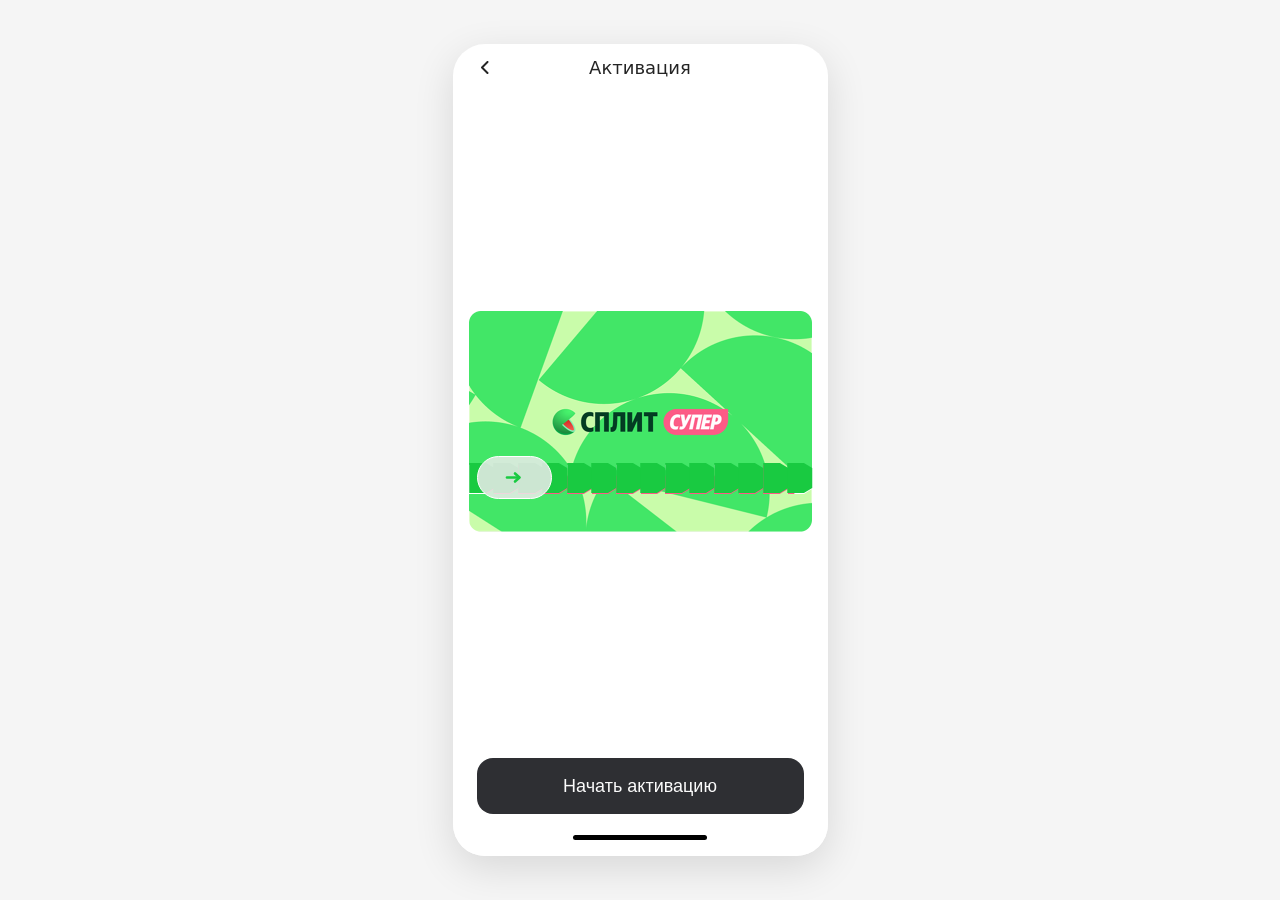
==== index.html @ 478c0e98 "Lower tear strip by 0.2px to align with envelope perforation line. Co-authored-by: Cursor <cursorage" ====
<!DOCTYPE html>
<html lang="ru">
  <head>
    <meta charset="UTF-8" />
    <meta name="viewport" content="width=device-width, initial-scale=1.0, viewport-fit=cover" />
    <title>Активация — Split</title>
    <link rel="stylesheet" href="tear-strip/tear-strip.css?v=4" />
    <link rel="stylesheet" href="split-envelope/split-envelope.css?v=4" />
    <link rel="stylesheet" href="activation/activation.css?v=4" />
    <style>
      * {
        box-sizing: border-box;
      }

      html,
      body {
        width: 100%;
        height: 100%;
        margin: 0;
        overflow: hidden;
        overflow-x: clip;
        background: #fff;
        font-family: system-ui, -apple-system, sans-serif;
      }

      #app {
        width: 100%;
        height: 100%;
        height: 100svh;
      }

      /* Desktop demo frame */
      @media (min-width: 768px) {
        body {
          display: grid;
          place-items: center;
          overflow: auto;
          background: #f5f5f5;
        }

        #app {
          width: auto;
          height: auto;
        }
      }
    </style>
  </head>
  <body>
    <div id="app"></div>

    <script src="tear-strip/tear-strip.js?v=4"></script>
    <script src="split-envelope/split-envelope.js?v=4"></script>
    <script src="activation/activation.js?v=4"></script>
    <script>
      ActivationScreen.create(document.getElementById('app'), {
        envelope: {
          width: 343,
          height: 221,
          tearBottom: 38.8,
          stripOptions: {
            animationMode: 'scatter',
            color: '#19CA41',
          },
        },
      });
    </script>
  </body>
</html>
---- tear-strip/tear-strip.css ----
.tear-strip {
  --ts-green: #19ca41;
  --ts-green-dark: #0d8a32;
  --ts-green-darker: #0a6b28;
  --ts-seg-w: 24.6px;
  --ts-seg-h: 30px;
  --ts-strip-w: 510px;
  --ts-handle-w: 75px;
  --ts-handle-h: 43px;
  --ts-gap: 8px;
  --ts-tear: 0px;
  --ts-shadow-left: 0px;
  --ts-shadow-width: 0px;
  --ts-track-x: 0px;
  --ts-trail-w: 0px;
  --ts-seg-mask: url("data:image/svg+xml,%3Csvg xmlns='http://www.w3.org/2000/svg' viewBox='0 0 30 36'%3E%3Cpath fill='%23000' d='M0 0H20L30 6V30L20 36H0V0Z'/%3E%3C/svg%3E");

  position: relative;
  width: var(--ts-strip-w);
  overflow: visible;
  user-select: none;
  touch-action: none;
}

.tear-strip.is-complete {
  pointer-events: none;
}

.tear-strip__stage {
  position: relative;
  width: var(--ts-strip-w);
  height: var(--ts-seg-h);
  overflow: visible;
}

.tear-strip__shadow {
  position: absolute;
  left: var(--ts-shadow-left);
  bottom: -7px;
  height: 14px;
  width: var(--ts-shadow-width);
  border-radius: 50%;
  background: radial-gradient(
    ellipse at center,
    rgba(0, 0, 0, 0.26) 0%,
    rgba(0, 0, 0, 0.1) 45%,
    transparent 72%
  );
  filter: blur(2px);
  transform: translateY(2px) scaleY(0.65);
  pointer-events: none;
  z-index: 2;
}

.tear-strip__bottom {
  position: absolute;
  inset: 0;
  width: var(--ts-strip-w);
  height: var(--ts-seg-h);
  z-index: 1;
}

.tear-strip__torn-track {
  position: absolute;
  top: 0;
  left: 0;
  height: var(--ts-seg-h);
  z-index: 3;
  pointer-events: none;
  overflow: visible;
  will-change: transform, width;
  filter: drop-shadow(0 3px 5px rgba(0, 0, 0, 0.18));
}

.tear-strip__scatter {
  position: absolute;
  inset: 0;
  z-index: 4;
  pointer-events: none;
  overflow: visible;
}

.tear-strip--scatter .tear-strip__torn-track {
  display: none;
}

.ts-seg--scatter {
  animation: ts-seg-scatter 0.75s cubic-bezier(0.22, 0.61, 0.36, 1) forwards;
  filter: drop-shadow(0 2px 4px rgba(0, 0, 0, 0.14));
}

@keyframes ts-seg-scatter {
  0% {
    transform: translate(0, 0) rotate(0deg);
    opacity: 1;
  }
  62% {
    transform: translate(var(--ts-fly-x, -30px), var(--ts-fly-y, -18px))
      rotate(var(--ts-fly-rot, -15deg));
    opacity: 1;
  }
  100% {
    transform: translate(var(--ts-fly-x, -30px), var(--ts-fly-y, -18px))
      rotate(var(--ts-fly-rot, -15deg));
    opacity: 0;
  }
}

.ts-seg--torn {
  background-size: var(--ts-trail-w) 100%;
  background-repeat: no-repeat;
  background-position: var(--ts-seg-bg-x, 0) 0;
  transform: scaleX(-1) scaleY(var(--ts-seg-scale-y, 1));
  transform-origin: center center;
  -webkit-mask-image: var(--ts-seg-mask);
  mask-image: var(--ts-seg-mask);
  -webkit-mask-size: 100% 100%;
  mask-size: 100% 100%;
  -webkit-mask-repeat: no-repeat;
  mask-repeat: no-repeat;
}

.tear-strip__torn-track.is-falling {
  animation: ts-top-fall 0.85s cubic-bezier(0.33, 1, 0.68, 1) forwards;
}

.ts-seg {
  position: absolute;
  top: 0;
  width: calc(var(--ts-seg-w) + var(--ts-seg-overlap, 1px));
  height: var(--ts-seg-h);
}

.ts-seg.is-hidden {
  opacity: 0;
  visibility: hidden;
}

.ts-seg svg,
.ts-seg-img {
  display: block;
  width: 100%;
  height: 100%;
  overflow: visible;
  pointer-events: none;
}

.tear-strip__handle {
  position: absolute;
  top: calc((var(--ts-seg-h) - var(--ts-handle-h)) / 2);
  left: calc(var(--ts-tear) - var(--ts-handle-w) / 2 + var(--ts-handle-rest-offset, 0px));
  width: var(--ts-handle-w);
  height: var(--ts-handle-h);
  padding: 0;
  border: none;
  background: transparent;
  cursor: grab;
  z-index: 5;
  transform: translateX(0);
  transition: opacity 0.25s ease;
}

.tear-strip__handle:active {
  cursor: grabbing;
}

.tear-strip__handle svg {
  display: block;
  width: 100%;
  height: 100%;
  pointer-events: none;
}

.tear-strip:not(.is-dragging):not(.is-complete) .tear-strip__handle {
  animation: ts-handle-hint 1.8s ease-in-out infinite;
}

.tear-strip.is-dragging .tear-strip__handle {
  animation: none;
}

.tear-strip.is-complete .tear-strip__handle {
  opacity: 0;
  pointer-events: none;
}

@keyframes ts-handle-hint {
  0%,
  100% {
    transform: translateX(0);
  }
  50% {
    transform: translateX(5px);
  }
}

@keyframes ts-top-fall {
  0% {
    transform: translateX(var(--ts-track-x)) translateY(0);
    opacity: 1;
  }
  100% {
    transform: translateX(var(--ts-track-x)) translateY(115px);
    opacity: 0;
  }
}
---- split-envelope/split-envelope.css ----
.split-envelope {
  --env-h: 221px;
  --env-w: 343px;
  --env-scale: 1;
  --env-tear-bottom: 38.8px;
  --env-open-duration: 1.6s;
  --env-top-rotate: 0deg;
  --env-bottom-rotate: 0deg;

  position: relative;
  width: var(--env-w);
  height: var(--env-h);
  transform: scale(var(--env-scale));
  transform-origin: center center;
  overflow: visible;
  border-radius: 12px;
  user-select: none;
  flex-shrink: 0;
}

.split-envelope__inside,
.split-envelope__form,
.split-envelope__top,
.split-envelope__bottom {
  position: absolute;
  pointer-events: none;
  display: block;
}

.split-envelope__inside {
  left: 50%;
  top: 50%;
  transform: translate(-50%, -50%) scale(0.9);
  width: 100%;
  height: auto;
  z-index: 1;
}

.split-envelope__form {
  left: 50%;
  top: 50%;
  transform: translate(-50%, -50%) scale(1);
  width: 190px;
  height: auto;
  z-index: 2;
  opacity: 1;
  will-change: transform, opacity;
}

.split-envelope__top {
  top: 0;
  left: 0;
  width: 100%;
  height: auto;
  z-index: 3;
  will-change: transform, opacity;
  transform-origin: right center;
}

.split-envelope__bottom {
  bottom: 0;
  left: 0;
  width: 100%;
  height: auto;
  z-index: 3;
  will-change: transform, opacity;
  transform-origin: right center;
}

.split-envelope:not(.is-revealed) .split-envelope__top,
.split-envelope:not(.is-revealed) .split-envelope__bottom {
  transform: rotate(var(--env-top-rotate));
  transition: transform 0.18s ease-out;
}

.split-envelope:not(.is-revealed) .split-envelope__bottom {
  transform: rotate(var(--env-bottom-rotate));
}

.split-envelope.is-revealed {
  pointer-events: none;
}

.split-envelope.is-revealed .split-envelope__top {
  animation: env-top-open var(--env-open-duration) linear forwards;
}

.split-envelope.is-revealed .split-envelope__bottom {
  animation: env-bottom-open var(--env-open-duration) linear forwards;
}

.split-envelope.is-revealed .split-envelope__form {
  animation: env-form-open var(--env-open-duration) linear forwards;
}

.split-envelope.is-revealed .split-envelope__inside {
  animation: env-inside-open var(--env-open-duration) linear forwards;
}

.split-envelope.is-revealed .split-envelope__tear {
  visibility: hidden;
  opacity: 0;
  transition: opacity 0.15s ease;
}

/* Figma motion node 13606:61382 — top flap (hold at 19.95% removed — start immediately) */
@keyframes env-top-open {
  0% {
    opacity: 1;
    transform: translateY(0) scale(1) rotate(4deg);
    animation-timing-function: ease-in-out;
  }
  49.95% {
    opacity: 1;
    transform: translateY(-148.5px) scale(1.05) rotate(4deg);
    animation-timing-function: ease-in-out;
  }
  60.76% {
    opacity: 1;
    transform: translateY(-114px) scale(1) rotate(4deg);
    animation-timing-function: cubic-bezier(0.5, 0, 0.5, 1);
  }
  70.022% {
    opacity: 0;
    transform: translateY(-84.5px) scale(0.95) rotate(4deg);
  }
  100% {
    opacity: 0;
    transform: translateY(-84.5px) scale(0.95) rotate(4deg);
  }
}

/* Figma motion node 13606:61378 — bottom flap (hold at 19.95% removed — start immediately) */
@keyframes env-bottom-open {
  0% {
    opacity: 1;
    transform: translateY(0) scale(1) rotate(-4deg);
    animation-timing-function: ease-in-out;
  }
  49.95% {
    opacity: 1;
    transform: translateY(43.2px) scale(1.05) rotate(-4deg);
    animation-timing-function: ease-in-out;
  }
  60.76% {
    opacity: 1;
    transform: translateY(25.9px) scale(1) rotate(-4deg);
    animation-timing-function: cubic-bezier(0.5, 0, 0.5, 1);
  }
  70.022% {
    opacity: 0;
    transform: translateY(11.133px) scale(0.95) rotate(-4deg);
  }
  100% {
    opacity: 0;
    transform: translateY(11.133px) scale(0.95) rotate(-4deg);
  }
}

/* Figma motion node 13606:62663 — Form */
@keyframes env-form-open {
  0% {
    opacity: 1;
    transform: translate(-50%, -50%) scale(1);
  }
  47.05% {
    opacity: 1;
    transform: translate(-50%, -50%) scale(1);
    animation-timing-function: cubic-bezier(0.5, 0, 0.5, 1);
  }
  80.1% {
    opacity: 1;
    transform: translate(-50%, -50%) scale(1.6);
  }
  100% {
    opacity: 1;
    transform: translate(-50%, -50%) scale(1.6);
  }
}

/* Figma motion node 13606:61328 — pink inside */
@keyframes env-inside-open {
  0% {
    opacity: 1;
    transform: translate(-50%, -50%) scale(0.9);
  }
  54.35% {
    opacity: 1;
    transform: translate(-50%, -50%) scale(0.9);
    animation-timing-function: cubic-bezier(0.5, 0, 0.5, 1);
  }
  56.802% {
    opacity: 1;
    transform: translate(-50%, -50%) scale(0.9);
    animation-timing-function: cubic-bezier(0.5, 0, 0.5, 1);
  }
  62.3% {
    opacity: 0;
    transform: translate(-50%, -50%) scale(0.792);
  }
  70.022% {
    opacity: 0;
    transform: translate(-50%, -50%) scale(0.675);
  }
  100% {
    opacity: 0;
    transform: translate(-50%, -50%) scale(0.675);
  }
}

.split-envelope.is-keyboard .split-envelope__form {
  animation: none;
  opacity: 1;
  width: 190px;
  transform: translate(-50%, -50%) scale(1.6);
}

.split-envelope__tear {
  position: absolute;
  left: 0;
  width: 100%;
  top: calc(var(--env-h) - var(--env-tear-bottom) - var(--ts-seg-h, 30px));
  z-index: 4;
}

.split-envelope__tear .tear-strip {
  width: 100%;
}

.split-envelope__tear .tear-strip__scatter {
  z-index: 5;
}

.split-envelope__tear .tear-strip__handle {
  z-index: 6;
}
---- activation/activation.css ----
.activation {
  --activation-keyboard-duration: 0.55s;

  position: fixed;
  inset: 0;
  width: 100%;
  max-width: 100vw;
  height: 100%;
  height: 100svh;
  background: #fff;
  overflow: hidden;
  display: flex;
  flex-direction: column;
  font-family: system-ui, -apple-system, 'YS Text', sans-serif;
}

.activation__nav {
  flex-shrink: 0;
  padding: max(4px, env(safe-area-inset-top, 0px)) max(16px, env(safe-area-inset-right, 0px)) 4px
    max(12px, env(safe-area-inset-left, 0px));
  display: flex;
  align-items: center;
  gap: 4px;
}

.activation__back {
  width: 40px;
  height: 40px;
  border: none;
  background: transparent;
  padding: 8px;
  cursor: default;
  opacity: 0.86;
}

.activation__title {
  flex: 1;
  margin: 0;
  font-size: 18px;
  font-weight: 500;
  line-height: 20px;
  text-align: center;
  color: rgba(0, 0, 0, 0.86);
  padding-right: 40px;
}

.activation__body {
  flex: 1;
  display: flex;
  flex-direction: column;
  min-height: 0;
  position: relative;
  overflow: hidden;
}

.activation__center {
  flex: 1;
  display: flex;
  align-items: center;
  justify-content: center;
  min-height: 0;
  overflow: visible;
}

.activation__envelope-host {
  display: flex;
  justify-content: center;
  align-items: center;
  width: 100%;
  max-width: 100%;
  min-height: var(--env-layout-h, 221px);
  padding: 8px max(16px, env(safe-area-inset-right, 0px)) 8px
    max(16px, env(safe-area-inset-left, 0px));
  flex-shrink: 0;
  overflow: visible;
}

.activation__hint {
  position: absolute;
  left: 0;
  right: 0;
  bottom: 292px;
  margin: 0;
  padding: 0 24px;
  font-size: 16px;
  line-height: 20px;
  text-align: center;
  color: rgba(0, 0, 0, 0.86);
  opacity: 0;
  transform: translateY(12px);
  pointer-events: none;
}

.activation__keyboard {
  position: absolute;
  left: 0;
  right: 0;
  bottom: 0;
  opacity: 0;
  transform: translateY(32px);
  pointer-events: none;
}

.activation__keys {
  display: flex;
  flex-direction: column;
  padding-bottom: 16px;
}

.activation__key-row {
  display: flex;
}

.activation__key {
  flex: 1;
  height: 65.5px;
  border: none;
  background: transparent;
  font-size: 26px;
  font-weight: 500;
  line-height: 28px;
  letter-spacing: -0.5px;
  color: rgba(0, 0, 0, 0.86);
  cursor: default;
  padding: 8px;
}

.activation__key--ghost {
  visibility: hidden;
}

.activation__key--delete {
  font-size: 22px;
  color: rgba(0, 0, 0, 0.55);
}

.activation__footer {
  flex-shrink: 0;
  padding: 8px max(24px, env(safe-area-inset-right, 0px)) max(12px, env(safe-area-inset-bottom, 0px))
    max(24px, env(safe-area-inset-left, 0px));
  background: linear-gradient(to bottom, rgba(255, 255, 255, 0), #fff 55%);
}

.activation__btn {
  width: 100%;
  height: 56px;
  border: none;
  border-radius: 16px;
  background: #2e2f33;
  color: rgba(255, 255, 255, 0.98);
  font-size: 18px;
  font-weight: 500;
  line-height: 20px;
  cursor: default;
}

.activation__home-bar {
  display: none;
}

.activation__home-bar::after {
  content: '';
  width: 134px;
  height: 5px;
  border-radius: 100px;
  background: #000;
}

/* —— keyboard phase —— */

.activation.is-keyboard .activation__center {
  animation: activation-envelope-up var(--activation-keyboard-duration)
    cubic-bezier(0.33, 0.86, 0.36, 1) forwards;
}

.activation.is-keyboard .activation__hint {
  animation: activation-hint-in var(--activation-keyboard-duration)
    cubic-bezier(0.33, 0.86, 0.36, 1) 0.08s forwards;
}

.activation.is-keyboard .activation__keyboard {
  animation: activation-keyboard-in var(--activation-keyboard-duration)
    cubic-bezier(0.33, 0.86, 0.36, 1) 0.12s forwards;
  pointer-events: auto;
}

@keyframes activation-envelope-up {
  0% {
    transform: translateY(0);
  }
  100% {
    transform: translateY(var(--activation-shift-y, -120px));
  }
}

@keyframes activation-hint-in {
  0% {
    opacity: 0;
    transform: translateY(12px);
  }
  100% {
    opacity: 1;
    transform: translateY(0);
  }
}

@keyframes activation-keyboard-in {
  0% {
    opacity: 0;
    transform: translateY(32px);
  }
  100% {
    opacity: 1;
    transform: translateY(0);
  }
}

/* —— desktop demo frame —— */

@media (min-width: 768px) {
  .activation {
    position: relative;
    inset: auto;
    width: 375px;
    height: 812px;
    max-width: none;
    border-radius: 32px;
    box-shadow: 0 12px 40px rgba(0, 0, 0, 0.12);
  }

  .activation__envelope-host {
    padding: 8px 0;
  }

  .activation__footer {
    padding: 8px 24px 8px;
  }

  .activation__home-bar {
    height: 34px;
    display: flex;
    align-items: flex-end;
    justify-content: center;
    padding-bottom: 8px;
  }
}
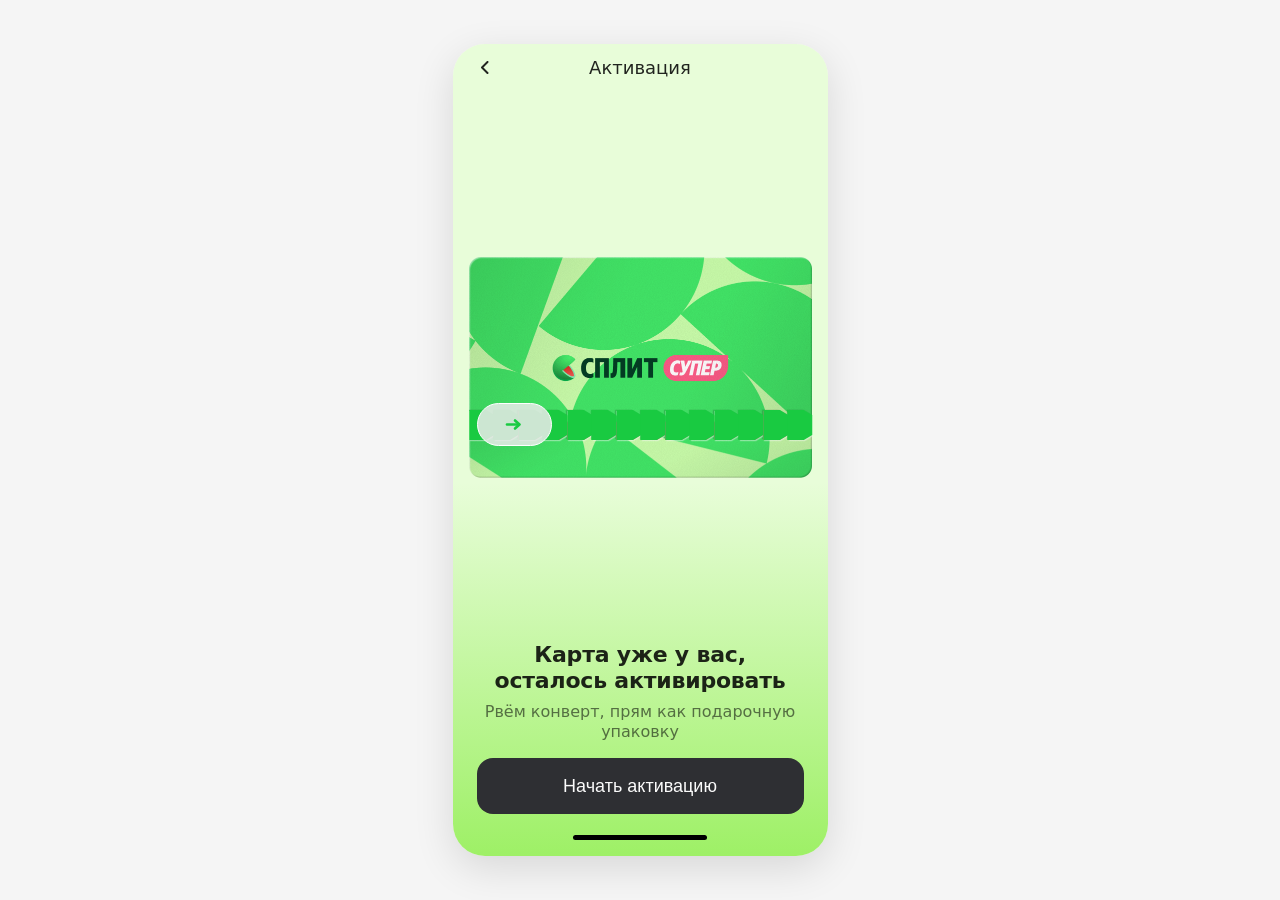
==== commit abfcc558: "Add intro copy above the CTA and green gradient background. Pin the onboarding text block to the foo" ====
--- a/index.html
+++ b/index.html
@@ -4,9 +4,9 @@
     <meta charset="UTF-8" />
     <meta name="viewport" content="width=device-width, initial-scale=1.0, viewport-fit=cover" />
     <title>Активация — Split</title>
-    <link rel="stylesheet" href="tear-strip/tear-strip.css?v=4" />
-    <link rel="stylesheet" href="split-envelope/split-envelope.css?v=4" />
-    <link rel="stylesheet" href="activation/activation.css?v=4" />
+    <link rel="stylesheet" href="tear-strip/tear-strip.css?v=5" />
+    <link rel="stylesheet" href="split-envelope/split-envelope.css?v=5" />
+    <link rel="stylesheet" href="activation/activation.css?v=5" />
     <style>
       * {
         box-sizing: border-box;
@@ -19,7 +19,7 @@
         margin: 0;
         overflow: hidden;
         overflow-x: clip;
-        background: #fff;
+        background: #e8fdd9;
         font-family: system-ui, -apple-system, sans-serif;
       }
 
@@ -48,9 +48,9 @@
   <body>
     <div id="app"></div>
 
-    <script src="tear-strip/tear-strip.js?v=4"></script>
-    <script src="split-envelope/split-envelope.js?v=4"></script>
-    <script src="activation/activation.js?v=4"></script>
+    <script src="tear-strip/tear-strip.js?v=5"></script>
+    <script src="split-envelope/split-envelope.js?v=5"></script>
+    <script src="activation/activation.js?v=5"></script>
     <script>
       ActivationScreen.create(document.getElementById('app'), {
         envelope: {
--- a/split-envelope/split-envelope.css
+++ b/split-envelope/split-envelope.css
@@ -219,7 +219,7 @@
   position: absolute;
   left: 0;
   width: 100%;
-  top: calc(var(--env-h) - var(--env-tear-bottom) - var(--ts-seg-h, 30px));
+  top: calc(var(--env-h) - var(--env-tear-bottom) - var(--ts-seg-h, 29px));
   z-index: 4;
 }
 
--- a/activation/activation.css
+++ b/activation/activation.css
@@ -1,5 +1,7 @@
 .activation {
   --activation-keyboard-duration: 0.55s;
+  --activation-bg-top: #e8fdd9;
+  --activation-bg-bottom: #9ef066;
 
   position: fixed;
   inset: 0;
@@ -7,7 +9,7 @@
   max-width: 100vw;
   height: 100%;
   height: 100svh;
-  background: #fff;
+  background: linear-gradient(180deg, var(--activation-bg-top) 54%, var(--activation-bg-bottom) 100%);
   overflow: hidden;
   display: flex;
   flex-direction: column;
@@ -21,6 +23,7 @@
   display: flex;
   align-items: center;
   gap: 4px;
+  background: transparent;
 }
 
 .activation__back {
@@ -136,9 +139,30 @@
 
 .activation__footer {
   flex-shrink: 0;
-  padding: 8px max(24px, env(safe-area-inset-right, 0px)) max(12px, env(safe-area-inset-bottom, 0px))
+  padding: 0 max(24px, env(safe-area-inset-right, 0px)) max(12px, env(safe-area-inset-bottom, 0px))
     max(24px, env(safe-area-inset-left, 0px));
-  background: linear-gradient(to bottom, rgba(255, 255, 255, 0), #fff 55%);
+}
+
+.activation__intro {
+  margin-bottom: 16px;
+  text-align: center;
+}
+
+.activation__intro-title {
+  margin: 0 0 8px;
+  font-size: 22px;
+  font-weight: 700;
+  line-height: 26px;
+  letter-spacing: -0.2px;
+  color: rgba(0, 0, 0, 0.86);
+}
+
+.activation__intro-text {
+  margin: 0;
+  font-size: 16px;
+  font-weight: 400;
+  line-height: 20px;
+  color: rgba(0, 0, 0, 0.55);
 }
 
 .activation__btn {
@@ -168,6 +192,14 @@
 
 /* —— keyboard phase —— */
 
+.activation.is-keyboard {
+  background: #fff;
+}
+
+.activation.is-keyboard .activation__intro {
+  display: none;
+}
+
 .activation.is-keyboard .activation__center {
   animation: activation-envelope-up var(--activation-keyboard-duration)
     cubic-bezier(0.33, 0.86, 0.36, 1) forwards;
@@ -233,7 +265,7 @@
   }
 
   .activation__footer {
-    padding: 8px 24px 8px;
+    padding: 0 24px 8px;
   }
 
   .activation__home-bar {
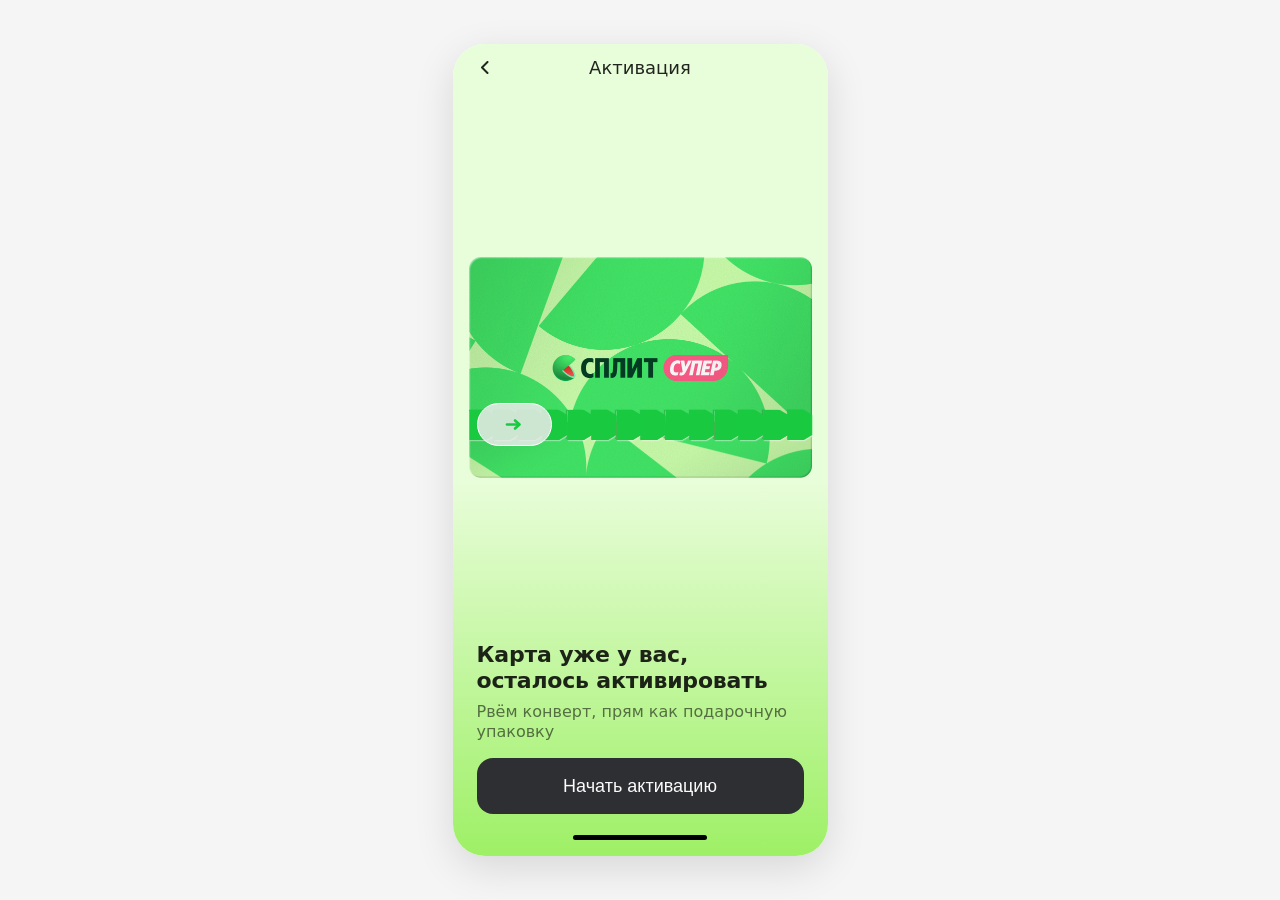
==== commit e5e6f0fe: "Left-align intro copy and fade gradient out on keyboard reveal. Move the background gradient to a ps" ====
--- a/index.html
+++ b/index.html
@@ -4,9 +4,9 @@
     <meta charset="UTF-8" />
     <meta name="viewport" content="width=device-width, initial-scale=1.0, viewport-fit=cover" />
     <title>Активация — Split</title>
-    <link rel="stylesheet" href="tear-strip/tear-strip.css?v=5" />
-    <link rel="stylesheet" href="split-envelope/split-envelope.css?v=5" />
-    <link rel="stylesheet" href="activation/activation.css?v=5" />
+    <link rel="stylesheet" href="tear-strip/tear-strip.css?v=6" />
+    <link rel="stylesheet" href="split-envelope/split-envelope.css?v=6" />
+    <link rel="stylesheet" href="activation/activation.css?v=6" />
     <style>
       * {
         box-sizing: border-box;
@@ -48,9 +48,9 @@
   <body>
     <div id="app"></div>
 
-    <script src="tear-strip/tear-strip.js?v=5"></script>
-    <script src="split-envelope/split-envelope.js?v=5"></script>
-    <script src="activation/activation.js?v=5"></script>
+    <script src="tear-strip/tear-strip.js?v=6"></script>
+    <script src="split-envelope/split-envelope.js?v=6"></script>
+    <script src="activation/activation.js?v=6"></script>
     <script>
       ActivationScreen.create(document.getElementById('app'), {
         envelope: {
--- a/activation/activation.css
+++ b/activation/activation.css
@@ -9,11 +9,27 @@
   max-width: 100vw;
   height: 100%;
   height: 100svh;
-  background: linear-gradient(180deg, var(--activation-bg-top) 54%, var(--activation-bg-bottom) 100%);
+  background: #fff;
   overflow: hidden;
   display: flex;
   flex-direction: column;
   font-family: system-ui, -apple-system, 'YS Text', sans-serif;
+}
+
+.activation::before {
+  content: '';
+  position: absolute;
+  inset: 0;
+  background: linear-gradient(180deg, var(--activation-bg-top) 54%, var(--activation-bg-bottom) 100%);
+  opacity: 1;
+  transition: opacity var(--activation-keyboard-duration) cubic-bezier(0.33, 0.86, 0.36, 1);
+  pointer-events: none;
+  z-index: 0;
+}
+
+.activation > * {
+  position: relative;
+  z-index: 1;
 }
 
 .activation__nav {
@@ -145,7 +161,8 @@
 
 .activation__intro {
   margin-bottom: 16px;
-  text-align: center;
+  text-align: left;
+  transition: opacity var(--activation-keyboard-duration) cubic-bezier(0.33, 0.86, 0.36, 1);
 }
 
 .activation__intro-title {
@@ -192,12 +209,13 @@
 
 /* —— keyboard phase —— */
 
-.activation.is-keyboard {
-  background: #fff;
+.activation.is-keyboard::before {
+  opacity: 0;
 }
 
 .activation.is-keyboard .activation__intro {
-  display: none;
+  opacity: 0;
+  pointer-events: none;
 }
 
 .activation.is-keyboard .activation__center {
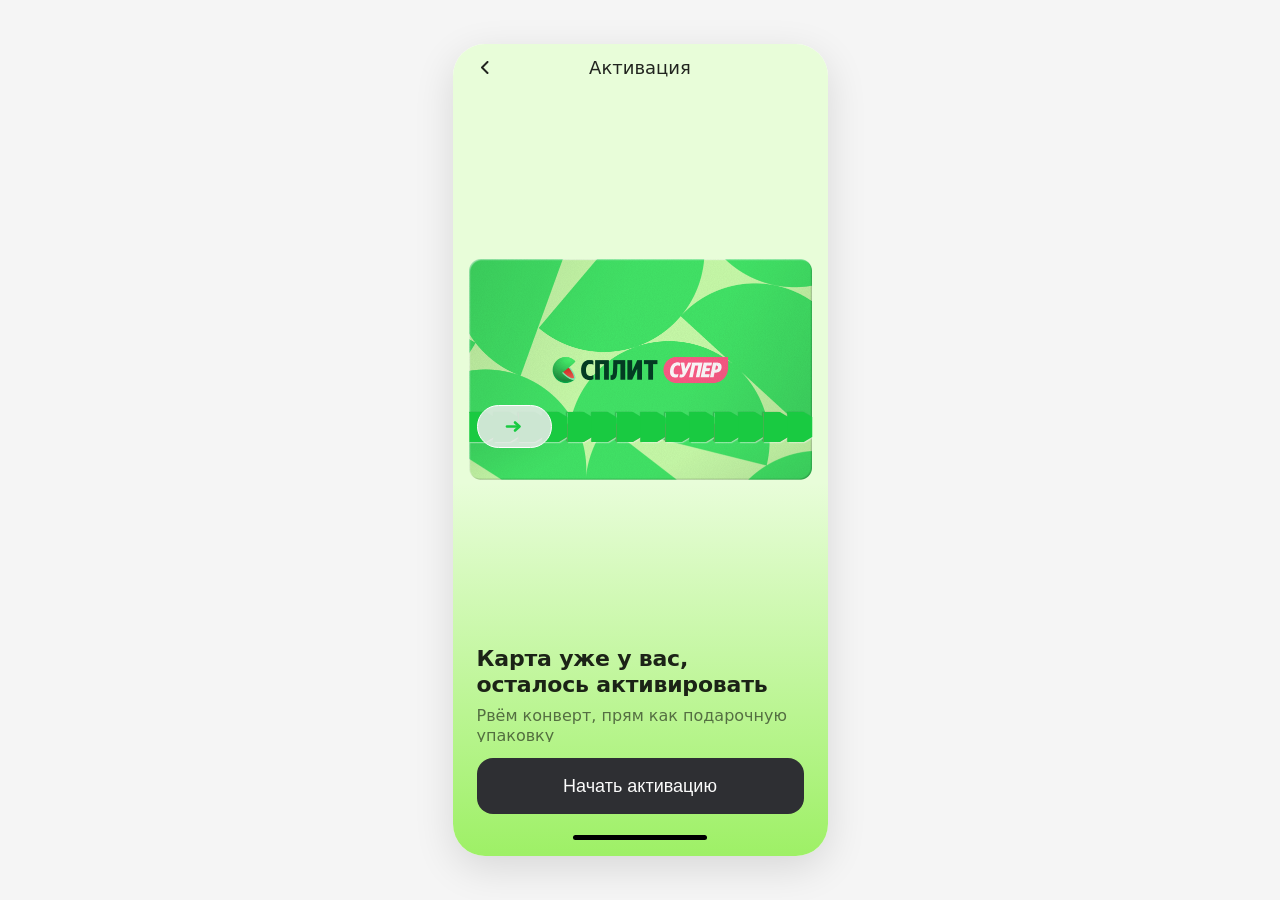
==== commit fe74d455: "Collapse intro block height when keyboard phase starts. Stop reserving footer space for the faded in" ====
--- a/index.html
+++ b/index.html
@@ -4,9 +4,9 @@
     <meta charset="UTF-8" />
     <meta name="viewport" content="width=device-width, initial-scale=1.0, viewport-fit=cover" />
     <title>Активация — Split</title>
-    <link rel="stylesheet" href="tear-strip/tear-strip.css?v=6" />
-    <link rel="stylesheet" href="split-envelope/split-envelope.css?v=6" />
-    <link rel="stylesheet" href="activation/activation.css?v=6" />
+    <link rel="stylesheet" href="tear-strip/tear-strip.css?v=7" />
+    <link rel="stylesheet" href="split-envelope/split-envelope.css?v=7" />
+    <link rel="stylesheet" href="activation/activation.css?v=7" />
     <style>
       * {
         box-sizing: border-box;
@@ -48,9 +48,9 @@
   <body>
     <div id="app"></div>
 
-    <script src="tear-strip/tear-strip.js?v=6"></script>
-    <script src="split-envelope/split-envelope.js?v=6"></script>
-    <script src="activation/activation.js?v=6"></script>
+    <script src="tear-strip/tear-strip.js?v=7"></script>
+    <script src="split-envelope/split-envelope.js?v=7"></script>
+    <script src="activation/activation.js?v=7"></script>
     <script>
       ActivationScreen.create(document.getElementById('app'), {
         envelope: {
--- a/activation/activation.css
+++ b/activation/activation.css
@@ -161,8 +161,13 @@
 
 .activation__intro {
   margin-bottom: 16px;
+  max-height: 96px;
+  overflow: hidden;
   text-align: left;
-  transition: opacity var(--activation-keyboard-duration) cubic-bezier(0.33, 0.86, 0.36, 1);
+  transition:
+    opacity var(--activation-keyboard-duration) cubic-bezier(0.33, 0.86, 0.36, 1),
+    max-height var(--activation-keyboard-duration) cubic-bezier(0.33, 0.86, 0.36, 1),
+    margin-bottom var(--activation-keyboard-duration) cubic-bezier(0.33, 0.86, 0.36, 1);
 }
 
 .activation__intro-title {
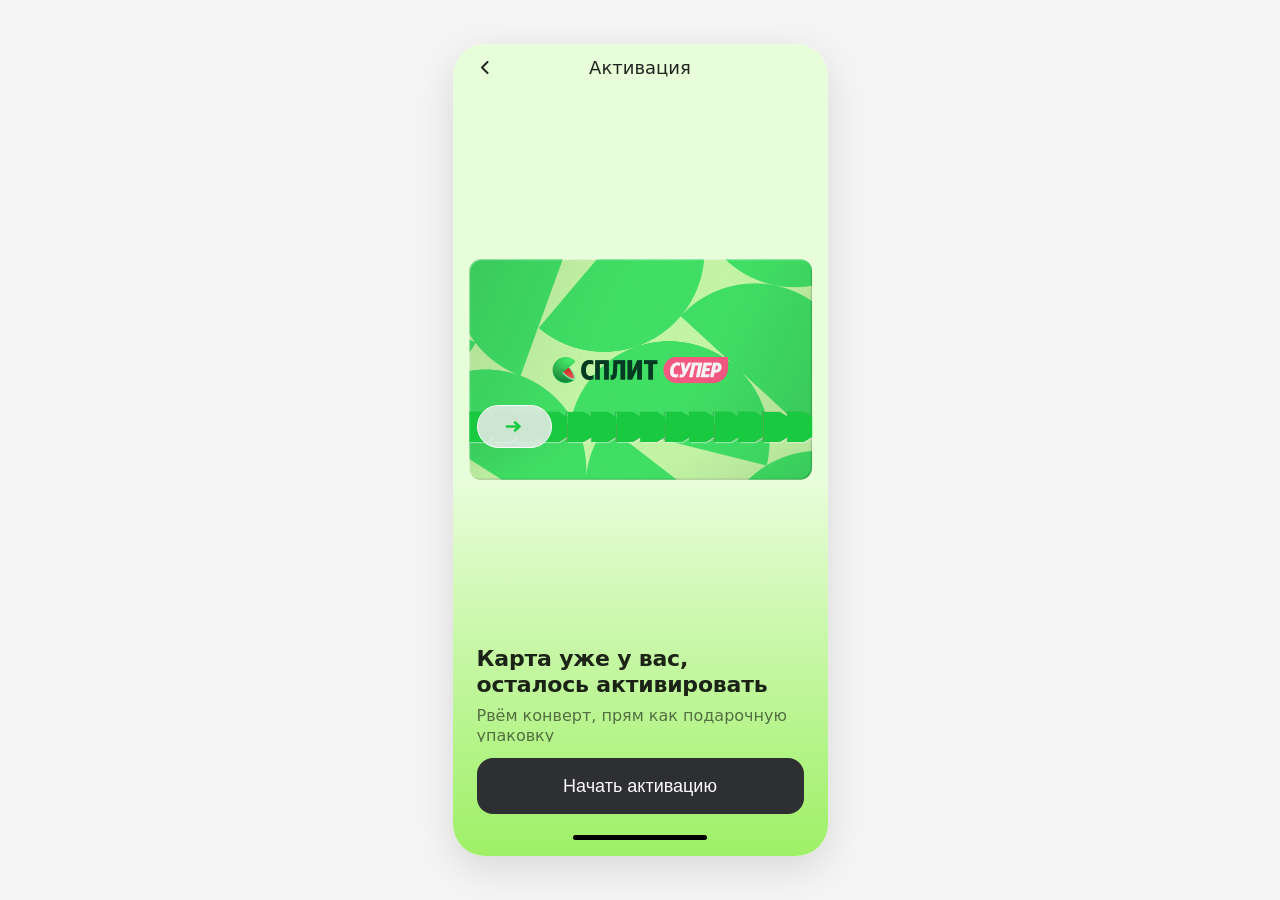
==== commit 2a2dab18: "Fix mobile keyboard layout with flex stacking above the footer. Replace fixed hint offset with a fle" ====
--- a/index.html
+++ b/index.html
@@ -4,9 +4,9 @@
     <meta charset="UTF-8" />
     <meta name="viewport" content="width=device-width, initial-scale=1.0, viewport-fit=cover" />
     <title>Активация — Split</title>
-    <link rel="stylesheet" href="tear-strip/tear-strip.css?v=7" />
-    <link rel="stylesheet" href="split-envelope/split-envelope.css?v=7" />
-    <link rel="stylesheet" href="activation/activation.css?v=7" />
+    <link rel="stylesheet" href="tear-strip/tear-strip.css?v=8" />
+    <link rel="stylesheet" href="split-envelope/split-envelope.css?v=8" />
+    <link rel="stylesheet" href="activation/activation.css?v=8" />
     <style>
       * {
         box-sizing: border-box;
@@ -48,9 +48,9 @@
   <body>
     <div id="app"></div>
 
-    <script src="tear-strip/tear-strip.js?v=7"></script>
-    <script src="split-envelope/split-envelope.js?v=7"></script>
-    <script src="activation/activation.js?v=7"></script>
+    <script src="tear-strip/tear-strip.js?v=8"></script>
+    <script src="split-envelope/split-envelope.js?v=8"></script>
+    <script src="activation/activation.js?v=8"></script>
     <script>
       ActivationScreen.create(document.getElementById('app'), {
         envelope: {
--- a/activation/activation.css
+++ b/activation/activation.css
@@ -98,7 +98,7 @@
   position: absolute;
   left: 0;
   right: 0;
-  bottom: 292px;
+  bottom: 0;
   margin: 0;
   padding: 0 24px;
   font-size: 16px;
@@ -106,7 +106,7 @@
   text-align: center;
   color: rgba(0, 0, 0, 0.86);
   opacity: 0;
-  transform: translateY(12px);
+  visibility: hidden;
   pointer-events: none;
 }
 
@@ -116,7 +116,7 @@
   right: 0;
   bottom: 0;
   opacity: 0;
-  transform: translateY(32px);
+  visibility: hidden;
   pointer-events: none;
 }
 
@@ -132,7 +132,7 @@
 
 .activation__key {
   flex: 1;
-  height: 65.5px;
+  height: clamp(48px, 14vw, 65.5px);
   border: none;
   background: transparent;
   font-size: 26px;
@@ -220,6 +220,8 @@
 
 .activation.is-keyboard .activation__intro {
   opacity: 0;
+  max-height: 0;
+  margin-bottom: 0;
   pointer-events: none;
 }
 
